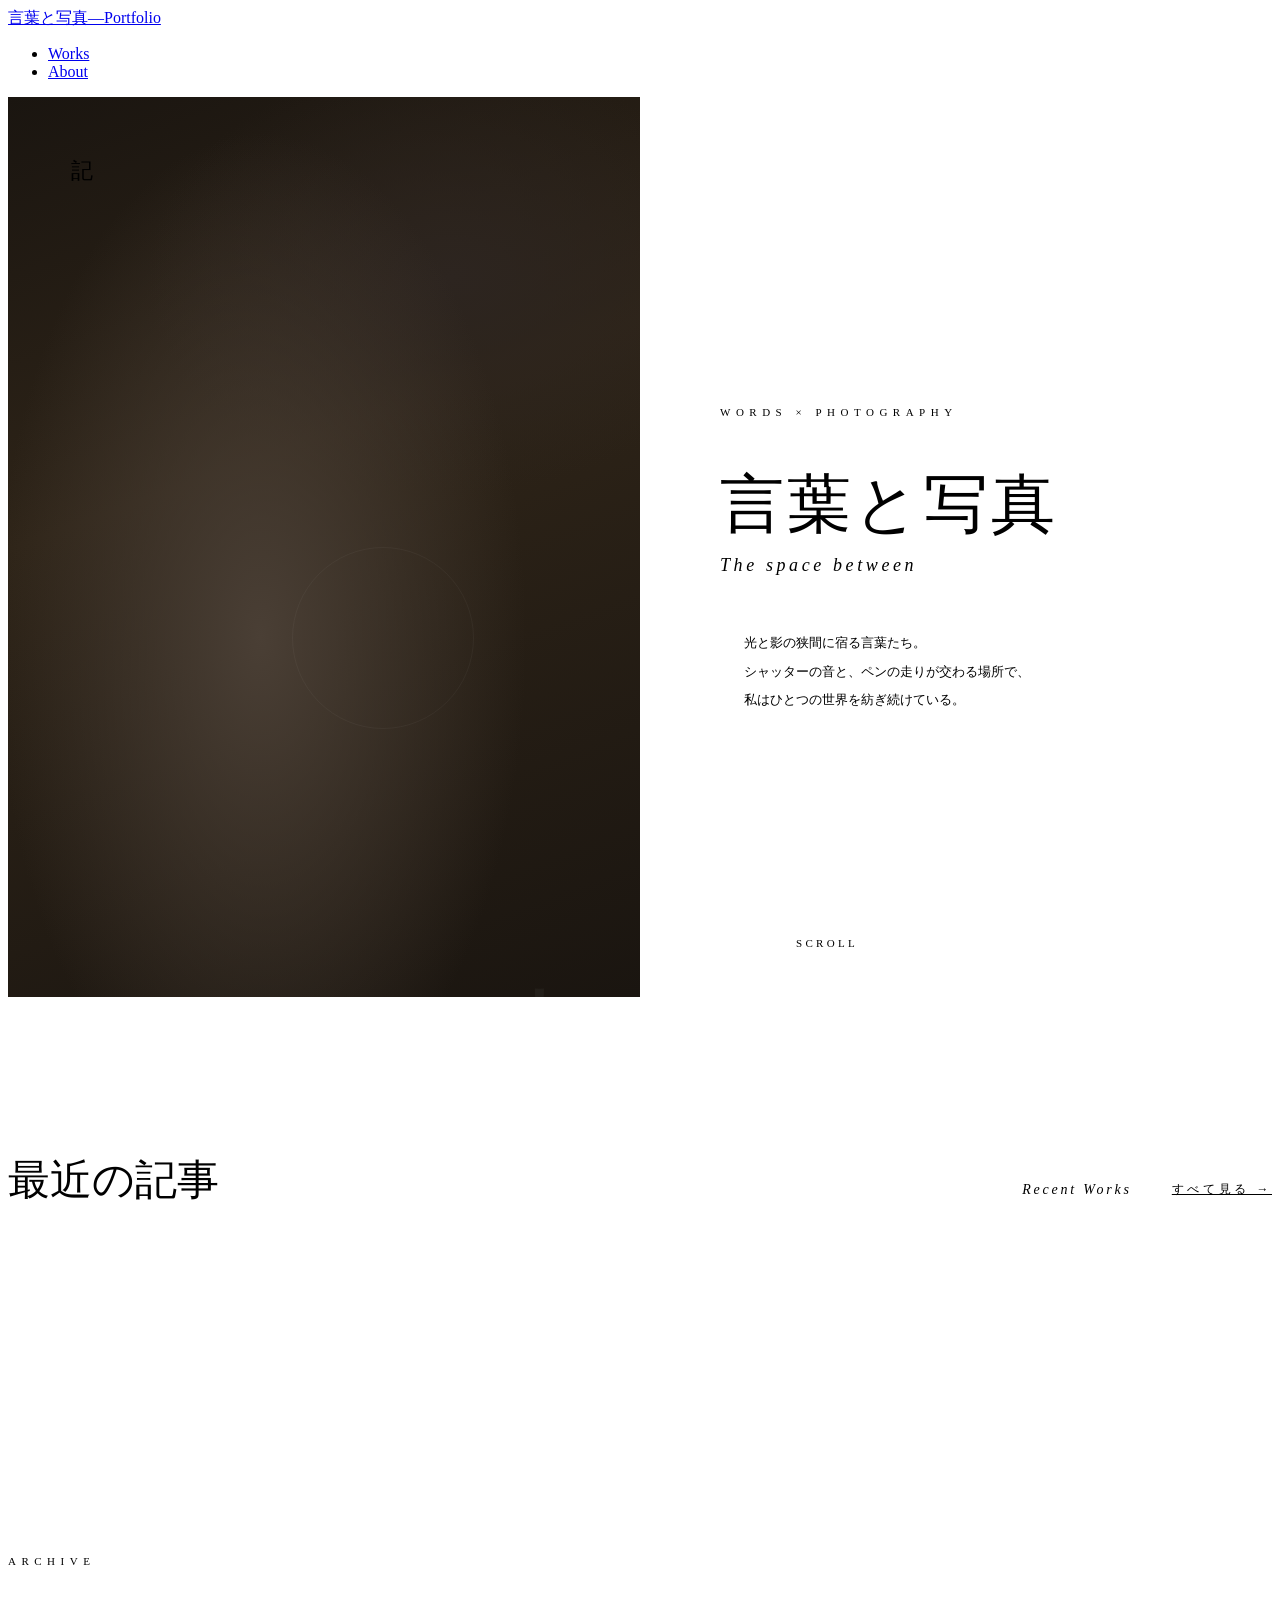
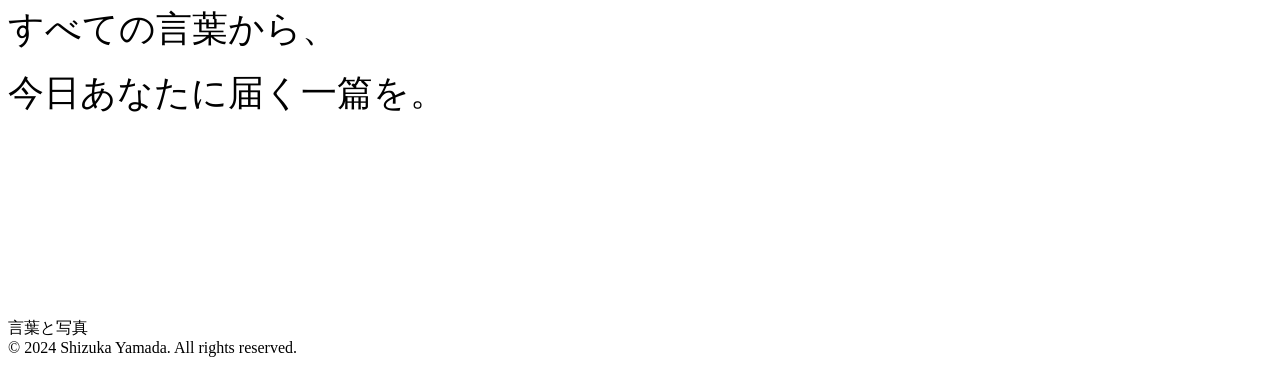
==== index.html @ 77f07f2b "Add files via upload" ====
<!DOCTYPE html>
<html lang="ja">
<head>
<meta charset="UTF-8">
<meta name="viewport" content="width=device-width, initial-scale=1.0">
<title>言葉と写真 — Portfolio</title>
<meta name="description" content="写真と言葉が交わる場所。エッセイ、コラム、フォトエッセイを綴るポートフォリオサイト。">
<link rel="preconnect" href="https://fonts.googleapis.com">
<link href="https://fonts.googleapis.com/css2?family=Noto+Serif+JP:wght@300;400;600&family=Shippori+Mincho:wght@400;500;600&family=Cormorant+Garamond:ital,wght@0,300;0,400;1,300;1,400&display=swap" rel="stylesheet">
<link rel="stylesheet" href="css/style.css">
<style>
/* ---- HERO ---- */
.hero {
  min-height: 100vh;
  display: grid;
  grid-template-columns: 1fr 1fr;
  position: relative;
  overflow: hidden;
}
.hero-visual {
  position: relative;
  background: var(--ink);
  overflow: hidden;
}
.hero-photo-art {
  position: absolute; inset: 0;
  background:
    radial-gradient(ellipse 60% 80% at 40% 60%, #4a3f35 0%, transparent 70%),
    radial-gradient(ellipse 80% 40% at 70% 20%, #2d2520 0%, transparent 60%),
    linear-gradient(160deg, #1a1510 0%, #2e2418 40%, #1a1510 100%);
}
.ink-circle {
  position: absolute;
  border-radius: 50%;
  animation: breathe 8s ease-in-out infinite;
}
.ink-circle:nth-child(1) {
  width: 300px; height: 300px;
  border: 1px solid var(--gold);
  top: 30%; left: 20%;
  opacity: 0.12;
}
.ink-circle:nth-child(2) {
  width: 180px; height: 180px;
  border: 1px solid #fff;
  top: 50%; left: 45%;
  opacity: 0.04;
  animation-delay: 2s;
}
@keyframes breathe {
  0%,100% { transform: scale(1); opacity: 0.12; }
  50%      { transform: scale(1.05); opacity: 0.22; }
}
.hero-kanji {
  position: absolute; bottom: 60px; right: 40px;
  font-family: var(--font-jp);
  font-size: 120px;
  color: rgba(255,255,255,0.04);
  writing-mode: vertical-rl;
  letter-spacing: 0.1em;
  line-height: 1;
  user-select: none;
}
.hero-stamp {
  position: absolute; top: 48px; left: 48px;
  width: 52px; height: 52px;
  border: 2px solid var(--red);
  display: flex; align-items: center; justify-content: center;
  animation: fadeIn 2s ease 0.5s both;
}
.hero-stamp::before {
  content: '記';
  font-family: var(--font-jp);
  font-size: 22px;
  color: var(--red);
}
.hero-content {
  display: flex; flex-direction: column; justify-content: center;
  padding: 120px 80px 80px;
  position: relative;
}
.hero-eyebrow {
  font-family: var(--font-en);
  font-size: 11px;
  letter-spacing: 0.5em;
  color: var(--gold);
  margin-bottom: 32px;
  animation: slideUp 1s ease 0.3s both;
}
.hero-title {
  font-family: var(--font-jp);
  font-weight: 400;
  line-height: 1.1;
  margin-bottom: 40px;
  animation: slideUp 1s ease 0.5s both;
}
.hero-title .jp { font-size: 64px; display: block; letter-spacing: 0.05em; }
.hero-title .en {
  font-family: var(--font-en);
  font-style: italic;
  font-size: 18px;
  color: var(--gold);
  letter-spacing: 0.2em;
  display: block;
  margin-top: 16px;
}
.hero-desc {
  font-size: 13px; line-height: 2.2; color: var(--ink-light);
  max-width: 320px;
  border-left: 1px solid var(--gold);
  padding-left: 24px;
  animation: slideUp 1s ease 0.7s both;
}
.hero-scroll {
  position: absolute; bottom: 48px; left: 80px;
  display: flex; align-items: center; gap: 16px;
  font-family: var(--font-en); font-size: 11px;
  letter-spacing: 0.3em; color: var(--gold);
  animation: fadeIn 2s ease 1.5s both;
}
.scroll-line {
  width: 60px; height: 1px; background: var(--gold);
  position: relative; overflow: hidden;
}
.scroll-line::after {
  content: ''; position: absolute; top: 0; left: -100%;
  width: 100%; height: 100%; background: var(--washi);
  animation: scanLine 2s ease-in-out infinite;
}
@keyframes scanLine { 0%{left:-100%} 100%{left:100%} }
@keyframes slideUp { from{opacity:0;transform:translateY(30px)} to{opacity:1;transform:translateY(0)} }
@keyframes fadeIn  { from{opacity:0} to{opacity:1} }

/* ---- FEATURED ESSAYS ---- */
#essays { padding: 120px 0; position: relative; z-index: 2; }
.essays-header {
  display: flex; align-items: baseline; justify-content: space-between;
  margin-bottom: 72px;
}
.essays-title-jp {
  font-family: var(--font-jp); font-size: 42px; font-weight: 400;
}
.essays-title-en {
  font-family: var(--font-en); font-style: italic;
  font-size: 14px; letter-spacing: 0.2em; color: var(--gold);
}
.see-all {
  font-family: var(--font-en); font-size: 12px;
  letter-spacing: 0.3em; color: var(--gold);
  display: flex; align-items: center; gap: 10px;
  transition: gap 0.3s;
}
.see-all:hover { gap: 18px; }

.essays-grid {
  display: grid; grid-template-columns: repeat(3, 1fr); gap: 2px;
}
.essay-card {
  position: relative;
  background: var(--washi-dark);
  padding: 48px 36px;
  overflow: hidden;
  transition: background 0.4s ease;
  display: block;
}
.essay-card::before {
  content: ''; position: absolute; bottom: 0; left: 0;
  width: 100%; height: 2px; background: var(--gold);
  transform: scaleX(0); transform-origin: left;
  transition: transform 0.5s ease;
}
.essay-card:hover { background: #ede6d6; }
.essay-card:hover::before { transform: scaleX(1); }
.essay-card-num {
  font-family: var(--font-en); font-size: 11px;
  letter-spacing: 0.4em; color: var(--gold); margin-bottom: 24px; display: block;
}
.essay-card-title {
  font-family: var(--font-jp); font-size: 20px; font-weight: 500;
  line-height: 1.7; color: var(--ink); margin-bottom: 20px;
}
.essay-card-excerpt {
  font-size: 12px; line-height: 2; color: var(--ink-light); opacity: 0.8;
}
.essay-card-arrow {
  position: absolute; bottom: 28px; right: 28px;
  font-family: var(--font-en); font-size: 20px; color: var(--gold);
  opacity: 0; transform: translateX(-10px);
  transition: opacity 0.3s, transform 0.3s;
}
.essay-card:hover .essay-card-arrow { opacity: 1; transform: translateX(0); }

/* ---- RANDOM TITLES ---- */
#random-titles {
  background: var(--ink); color: var(--washi);
  padding: 120px 0; position: relative; overflow: hidden;
}
#random-titles::before {
  content: '言'; position: absolute; right: -40px; top: -60px;
  font-family: var(--font-jp); font-size: 400px;
  color: rgba(255,255,255,0.02); line-height: 1; user-select: none;
}
.random-eyebrow {
  font-family: var(--font-en); font-size: 11px;
  letter-spacing: 0.5em; color: var(--gold); margin-bottom: 20px;
}
.random-title {
  font-family: var(--font-jp); font-size: 36px; font-weight: 300;
  color: var(--washi); line-height: 1.8; margin-bottom: 72px;
}
.titles-container { display: flex; flex-direction: column; }
.title-item {
  display: flex; align-items: baseline; gap: 32px;
  padding: 28px 0;
  border-bottom: 1px solid rgba(245,240,232,0.1);
  color: var(--washi);
  transition: padding-left 0.4s ease;
  position: relative; overflow: hidden;
}
.title-item::after {
  content: ''; position: absolute; inset: 0;
  background: rgba(168,146,106,0.05);
  transform: translateX(-100%); transition: transform 0.5s ease;
}
.title-item:hover { padding-left: 20px; }
.title-item:hover::after { transform: translateX(0); }
.title-num {
  font-family: var(--font-en); font-size: 12px;
  letter-spacing: 0.3em; color: var(--gold); opacity: 0.6; min-width: 40px;
}
.title-text { font-family: var(--font-jp); font-size: 22px; font-weight: 400; flex: 1; line-height: 1.5; }
.title-cat  { font-family: var(--font-en); font-style: italic; font-size: 12px; letter-spacing: 0.2em; color: var(--gold); opacity: 0.7; }
.title-arrow {
  font-size: 14px; color: var(--gold); opacity: 0;
  transform: translateX(-8px); transition: opacity 0.3s, transform 0.3s;
}
.title-item:hover .title-arrow { opacity: 1; transform: translateX(0); }
</style>
</head>
<body>

<div class="cursor" id="cursor"></div>
<div class="cursor-ring" id="cursorRing"></div>
<div class="v-line"></div>

<nav>
  <a href="index.html" class="nav-logo">言葉と写真<span>—</span>Portfolio</a>
  <ul class="nav-links">
    <li><a href="works.html">Works</a></li>
    <li><a href="about.html">About</a></li>
  </ul>
</nav>

<!-- HERO -->
<section class="hero">
  <div class="hero-visual">
    <div class="hero-photo-art"></div>
    <div class="ink-circle"></div>
    <div class="ink-circle"></div>
    <div class="hero-kanji">光影言葉</div>
    <div class="hero-stamp"></div>
  </div>
  <div class="hero-content">
    <div class="hero-eyebrow">WORDS × PHOTOGRAPHY</div>
    <h1 class="hero-title">
      <span class="jp">言葉と写真</span>
      <span class="en">The space between</span>
    </h1>
    <p class="hero-desc">
      光と影の狭間に宿る言葉たち。<br>
      シャッターの音と、ペンの走りが交わる場所で、<br>
      私はひとつの世界を紡ぎ続けている。
    </p>
    <div class="hero-scroll">
      <div class="scroll-line"></div>
      SCROLL
    </div>
  </div>
</section>

<!-- FEATURED ESSAYS -->
<section id="essays">
  <div class="section-inner" style="position:relative">
    <div class="essays-header">
      <h2 class="essays-title-jp">最近の記事</h2>
      <div style="display:flex;align-items:center;gap:40px">
        <span class="essays-title-en">Recent Works</span>
        <a href="works.html" class="see-all">すべて見る →</a>
      </div>
    </div>
    <div class="essays-grid" id="essaysGrid"></div>
  </div>
</section>

<!-- RANDOM TITLES -->
<section id="random-titles">
  <div class="section-inner">
    <div class="reveal">
      <div class="random-eyebrow">ARCHIVE</div>
      <h2 class="random-title">すべての言葉から、<br>今日あなたに届く一篇を。</h2>
    </div>
    <div class="titles-container" id="titlesContainer"></div>
  </div>
</section>

<footer>
  <div class="footer-logo">言葉と写真</div>
  <div class="footer-copy">© 2024 Shizuka Yamada. All rights reserved.</div>
</footer>

<script src="js/articles.js"></script>
<script src="js/main.js"></script>
<script>
document.addEventListener('DOMContentLoaded', () => {
  // Featured cards
  const grid = document.getElementById('essaysGrid');
  getFeaturedArticles().forEach((a, i) => {
    grid.innerHTML += `
      <a class="essay-card reveal stagger-${i+1}" href="article.html?slug=${a.slug}">
        <span class="essay-card-num">No.${String(a.id).padStart(2,'0')}</span>
        <div class="essay-card-title">${a.title}</div>
        <div class="essay-card-excerpt">${a.excerpt}</div>
        <span class="essay-card-arrow">→</span>
      </a>`;
  });

  // Random titles
  const container = document.getElementById('titlesContainer');
  getShuffledArticles().forEach((a, i) => {
    container.innerHTML += `
      <a class="title-item reveal" href="article.html?slug=${a.slug}" style="transition-delay:${i*0.07}s">
        <span class="title-num">${String(i+1).padStart(2,'0')}</span>
        <span class="title-text">${a.title}</span>
        <span class="title-cat">${a.category}</span>
        <span class="title-arrow">→</span>
      </a>`;
  });

  initReveal();
});
</script>
</body>
</html>
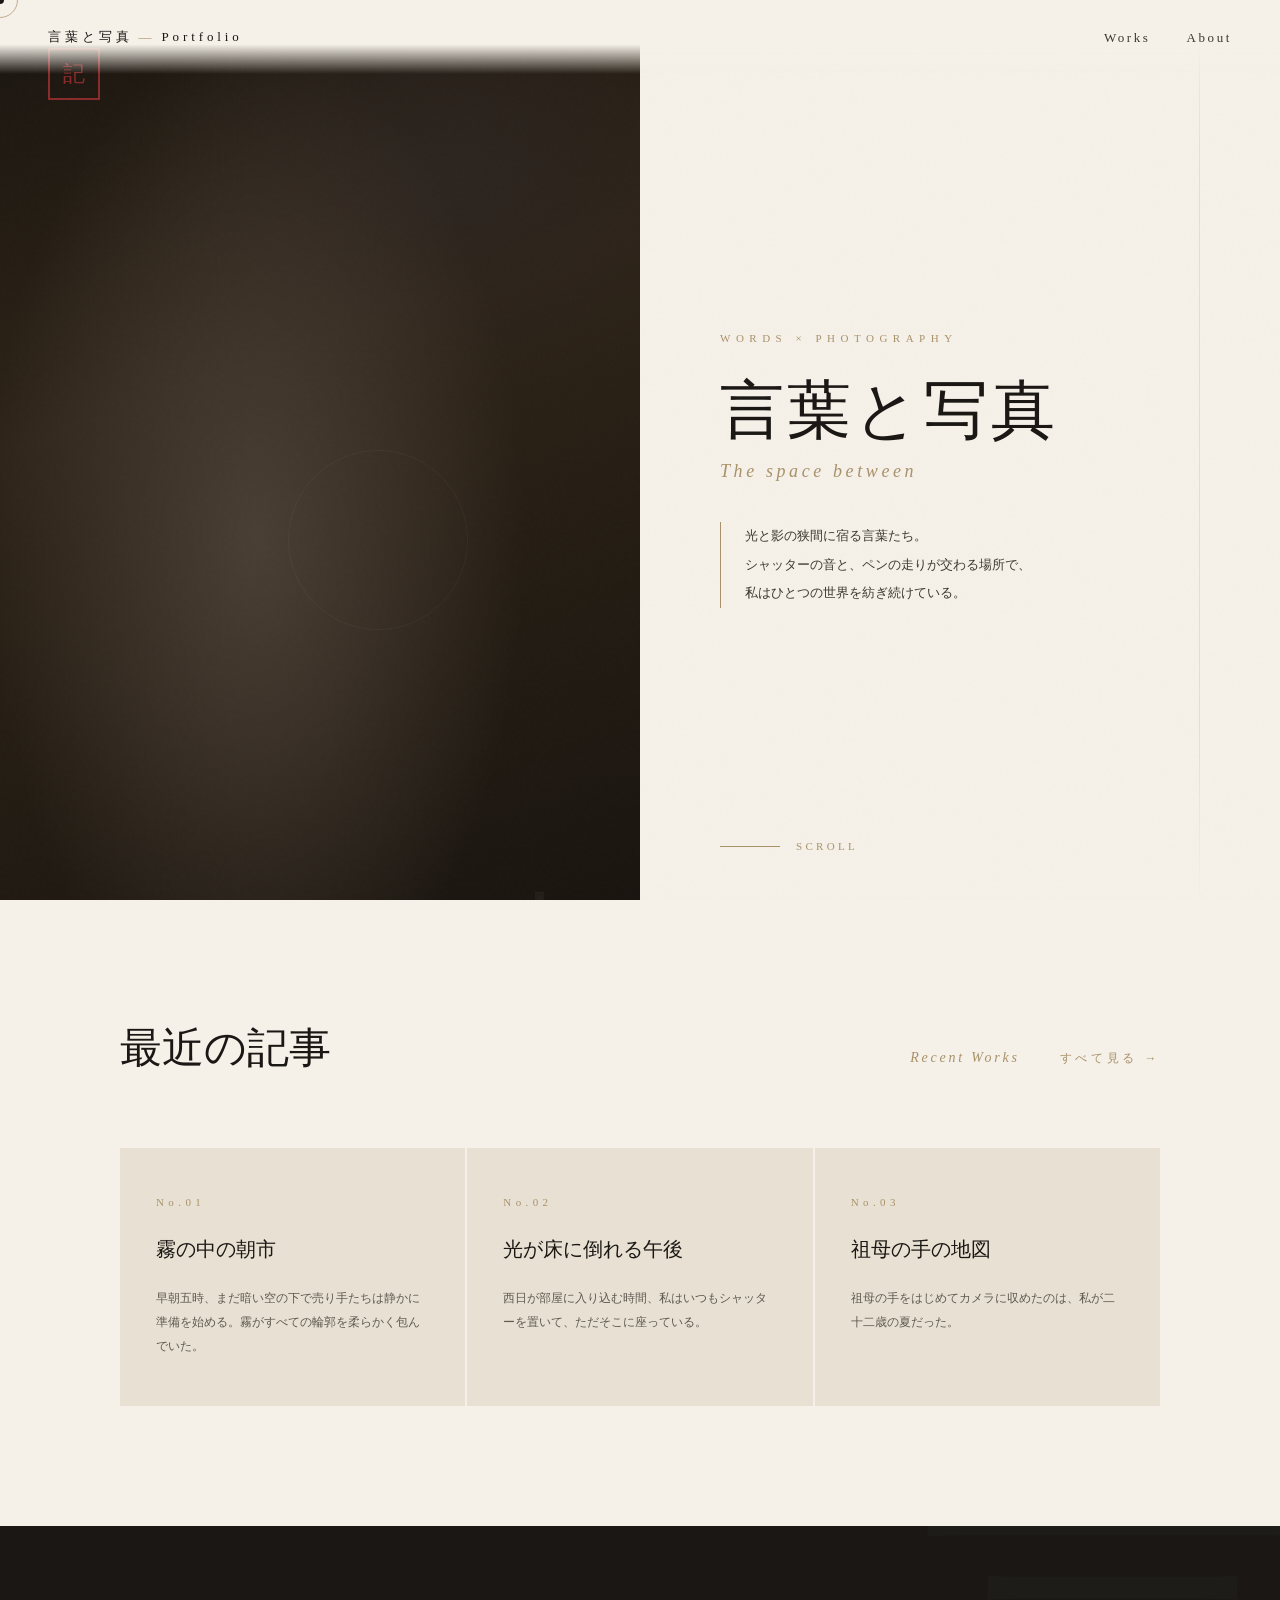
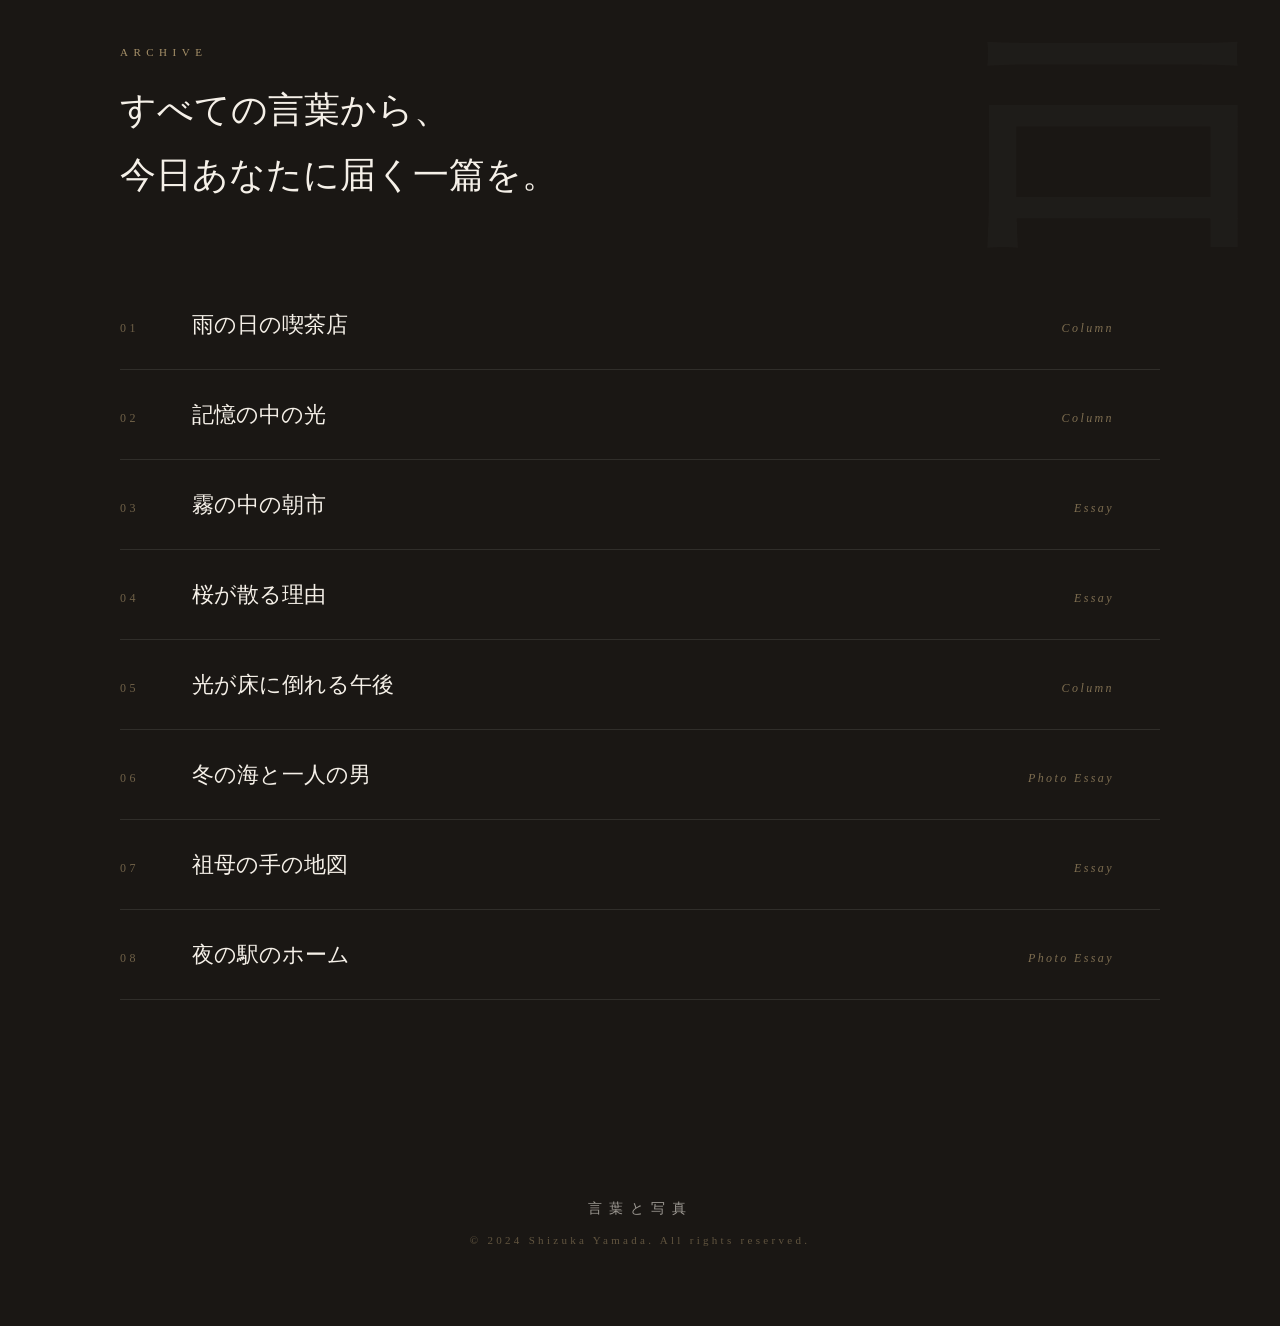
==== commit 39f16a52: "タイトルの「ポートフォリオ」を削除" ====
--- a/index.html
+++ b/index.html
@@ -3,7 +3,7 @@
 <head>
 <meta charset="UTF-8">
 <meta name="viewport" content="width=device-width, initial-scale=1.0">
-<title>言葉と写真 — Portfolio</title>
+<title>言葉と写真</title>
 <meta name="description" content="写真と言葉が交わる場所。エッセイ、コラム、フォトエッセイを綴るポートフォリオサイト。">
 <link rel="preconnect" href="https://fonts.googleapis.com">
 <link href="https://fonts.googleapis.com/css2?family=Noto+Serif+JP:wght@300;400;600&family=Shippori+Mincho:wght@400;500;600&family=Cormorant+Garamond:ital,wght@0,300;0,400;1,300;1,400&display=swap" rel="stylesheet">
--- a/css/style.css
+++ b/css/style.css
@@ -0,0 +1,233 @@
+/* =============================================
+   style.css — 言葉と写真 Portfolio
+   共通スタイル
+============================================= */
+
+/* --- Variables --- */
+:root {
+  --ink:        #1a1714;
+  --ink-light:  #3d3830;
+  --washi:      #f5f0e8;
+  --washi-dark: #e8e1d3;
+  --gold:       #a8926a;
+  --gold-light: #c4aa82;
+  --red:        #8b2c2c;
+  --mist:       rgba(245,240,232,0.85);
+
+  --font-jp:    'Shippori Mincho', serif;
+  --font-en:    'Cormorant Garamond', serif;
+  --font-body:  'Noto Serif JP', serif;
+
+  --ease-out:   cubic-bezier(0.16, 1, 0.3, 1);
+  --ease-inout: cubic-bezier(0.76, 0, 0.24, 1);
+}
+
+/* --- Reset --- */
+*, *::before, *::after { margin: 0; padding: 0; box-sizing: border-box; }
+html { scroll-behavior: smooth; }
+img { display: block; max-width: 100%; }
+a { color: inherit; text-decoration: none; }
+
+/* --- Base --- */
+body {
+  background: var(--washi);
+  color: var(--ink);
+  font-family: var(--font-body);
+  overflow-x: hidden;
+  cursor: none;
+}
+
+/* --- Noise texture --- */
+body::before {
+  content: '';
+  position: fixed;
+  inset: 0;
+  background-image: url("data:image/svg+xml,%3Csvg viewBox='0 0 256 256' xmlns='http://www.w3.org/2000/svg'%3E%3Cfilter id='n'%3E%3CfeTurbulence type='fractalNoise' baseFrequency='0.9' numOctaves='4' stitchTiles='stitch'/%3E%3C/filter%3E%3Crect width='100%25' height='100%25' filter='url(%23n)' opacity='0.04'/%3E%3C/svg%3E");
+  pointer-events: none;
+  z-index: 1;
+  opacity: 0.35;
+}
+
+/* --- Vertical gold line --- */
+.v-line {
+  position: fixed;
+  top: 0; right: 80px;
+  width: 1px; height: 100vh;
+  background: linear-gradient(to bottom, transparent, var(--gold) 20%, var(--gold) 80%, transparent);
+  opacity: 0.2;
+  z-index: 2;
+  pointer-events: none;
+}
+
+/* =============================================
+   CURSOR
+============================================= */
+.cursor {
+  width: 8px; height: 8px;
+  background: var(--ink);
+  border-radius: 50%;
+  position: fixed; top: 0; left: 0;
+  pointer-events: none;
+  z-index: 9999;
+  transform: translate(-50%, -50%);
+  transition: transform 0.1s ease, background 0.3s;
+}
+.cursor-ring {
+  width: 36px; height: 36px;
+  border: 1px solid var(--gold);
+  border-radius: 50%;
+  position: fixed; top: 0; left: 0;
+  pointer-events: none;
+  z-index: 9998;
+  transform: translate(-50%, -50%);
+  transition: transform 0.4s ease, width 0.3s, height 0.3s, opacity 0.3s;
+  opacity: 0.7;
+}
+
+/* =============================================
+   NAV
+============================================= */
+nav {
+  position: fixed;
+  top: 0; left: 0; right: 0;
+  z-index: 100;
+  display: flex;
+  justify-content: space-between;
+  align-items: center;
+  padding: 28px 48px;
+  background: linear-gradient(to bottom, var(--washi) 60%, transparent);
+}
+.nav-logo {
+  font-family: var(--font-jp);
+  font-size: 13px;
+  letter-spacing: 0.3em;
+  color: var(--ink);
+}
+.nav-logo span { color: var(--gold); margin: 0 6px; }
+
+.nav-links {
+  display: flex;
+  gap: 36px;
+  list-style: none;
+}
+.nav-links a {
+  font-family: var(--font-en);
+  font-size: 13px;
+  letter-spacing: 0.2em;
+  color: var(--ink-light);
+  position: relative;
+  transition: color 0.3s;
+}
+.nav-links a::after {
+  content: '';
+  position: absolute;
+  bottom: -3px; left: 0;
+  width: 0; height: 1px;
+  background: var(--gold);
+  transition: width 0.4s ease;
+}
+.nav-links a:hover,
+.nav-links a.active { color: var(--ink); }
+.nav-links a:hover::after,
+.nav-links a.active::after { width: 100%; }
+
+/* Dark nav (for dark background pages) */
+nav.dark { background: linear-gradient(to bottom, var(--ink) 60%, transparent); }
+nav.dark .nav-logo { color: var(--washi); }
+nav.dark .nav-links a { color: rgba(245,240,232,0.6); }
+nav.dark .nav-links a:hover { color: var(--washi); }
+
+/* =============================================
+   FOOTER
+============================================= */
+footer {
+  background: var(--ink);
+  padding: 80px;
+  text-align: center;
+  position: relative;
+  z-index: 2;
+}
+.footer-logo {
+  font-family: var(--font-jp);
+  font-size: 14px;
+  letter-spacing: 0.5em;
+  color: var(--washi);
+  opacity: 0.6;
+  margin-bottom: 16px;
+}
+.footer-copy {
+  font-family: var(--font-en);
+  font-size: 11px;
+  letter-spacing: 0.3em;
+  color: var(--gold);
+  opacity: 0.5;
+}
+
+/* =============================================
+   SCROLL REVEAL
+============================================= */
+.reveal {
+  opacity: 0;
+  transform: translateY(36px);
+  transition: opacity 0.9s ease, transform 0.9s ease;
+}
+.reveal.visible { opacity: 1; transform: translateY(0); }
+.stagger-1 { transition-delay: 0.1s; }
+.stagger-2 { transition-delay: 0.2s; }
+.stagger-3 { transition-delay: 0.3s; }
+.stagger-4 { transition-delay: 0.4s; }
+
+/* =============================================
+   UTILITIES
+============================================= */
+.section-inner {
+  max-width: 1200px;
+  margin: 0 auto;
+  padding: 0 80px;
+}
+.section-label {
+  writing-mode: vertical-rl;
+  font-family: var(--font-en);
+  font-size: 10px;
+  letter-spacing: 0.5em;
+  color: var(--gold);
+  opacity: 0.5;
+  position: absolute;
+  left: 24px; top: 0;
+}
+.section-divider {
+  display: flex;
+  align-items: center;
+  gap: 24px;
+  margin-bottom: 64px;
+}
+.divider-line { flex: 1; height: 1px; background: var(--washi-dark); }
+.divider-text {
+  font-family: var(--font-en);
+  font-size: 11px;
+  letter-spacing: 0.5em;
+  color: var(--gold);
+}
+
+/* =============================================
+   PAGE TRANSITION
+============================================= */
+.page-transition {
+  position: fixed;
+  inset: 0;
+  background: var(--ink);
+  z-index: 9000;
+  transform: scaleY(0);
+  transform-origin: bottom;
+  pointer-events: none;
+}
+.page-transition.entering {
+  transform: scaleY(1);
+  transition: transform 0.5s var(--ease-inout);
+  transform-origin: bottom;
+}
+.page-transition.leaving {
+  transform: scaleY(0);
+  transition: transform 0.5s var(--ease-inout);
+  transform-origin: top;
+}
